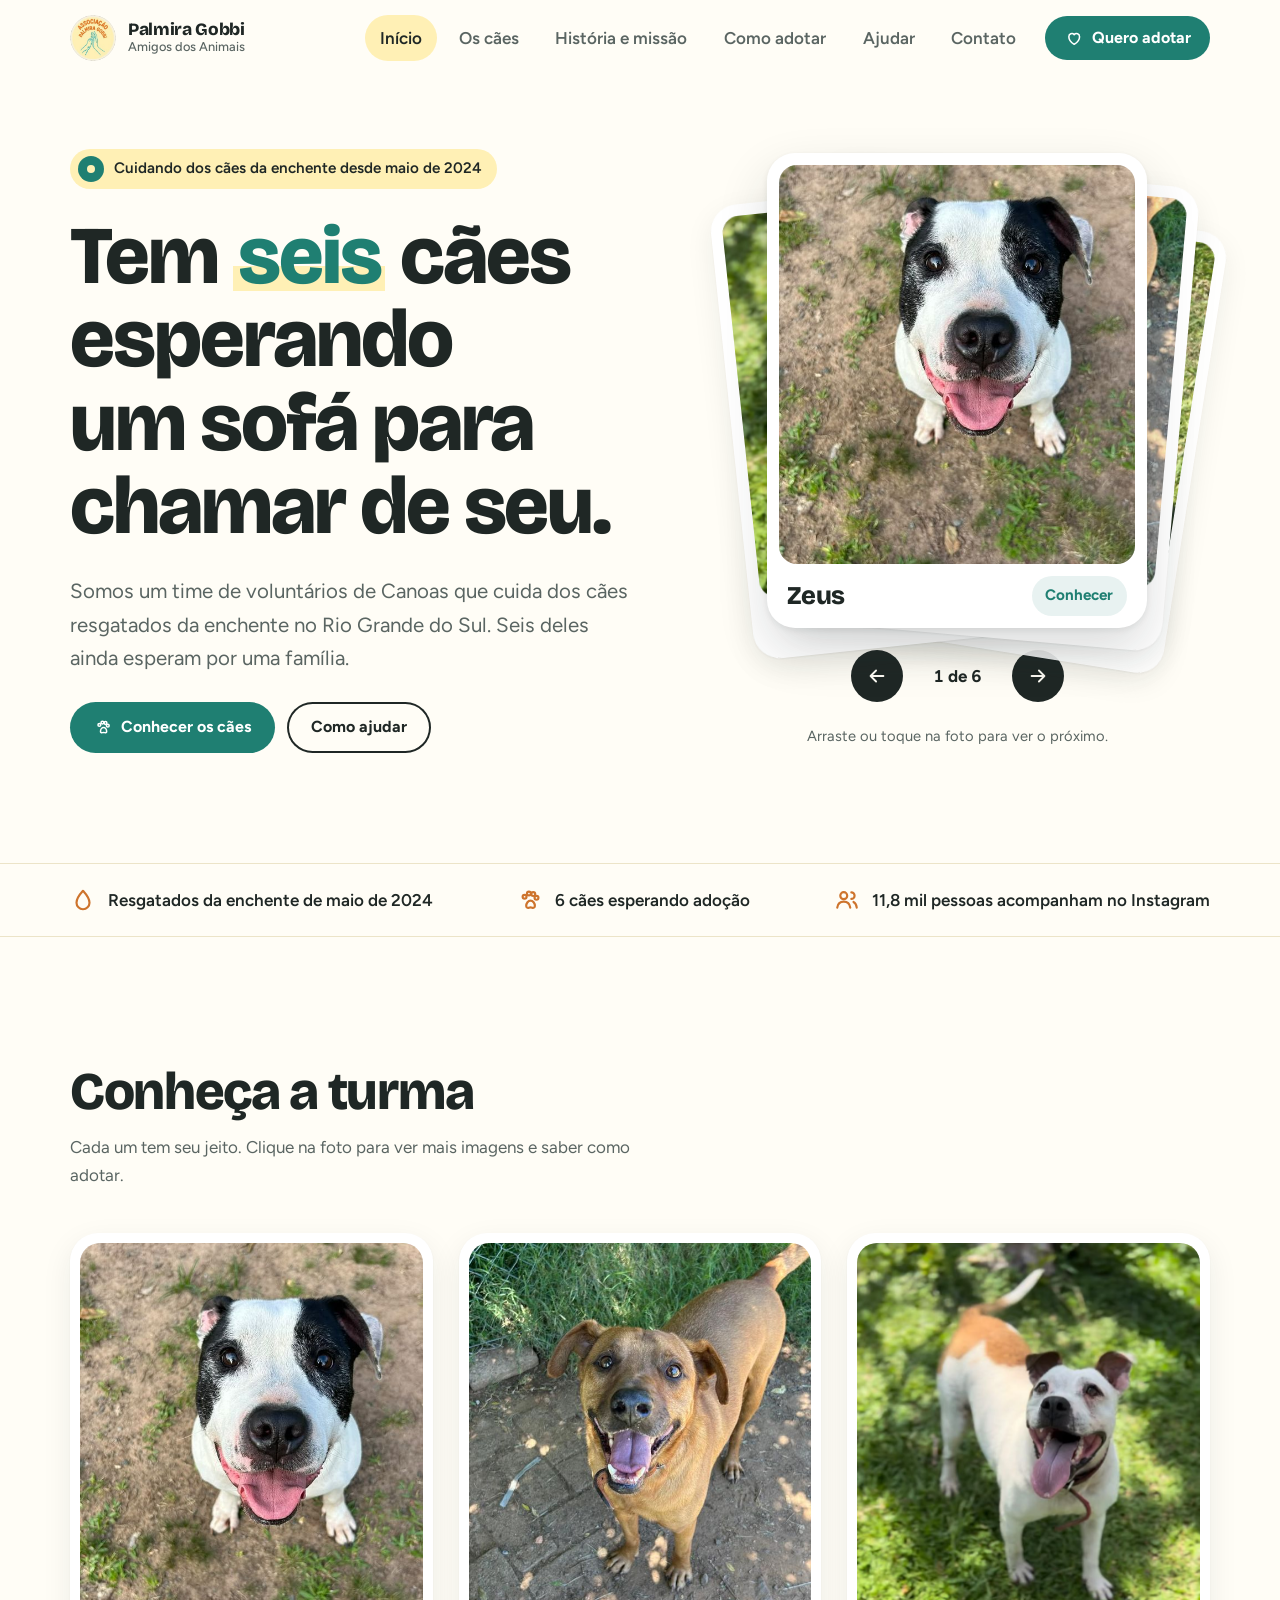
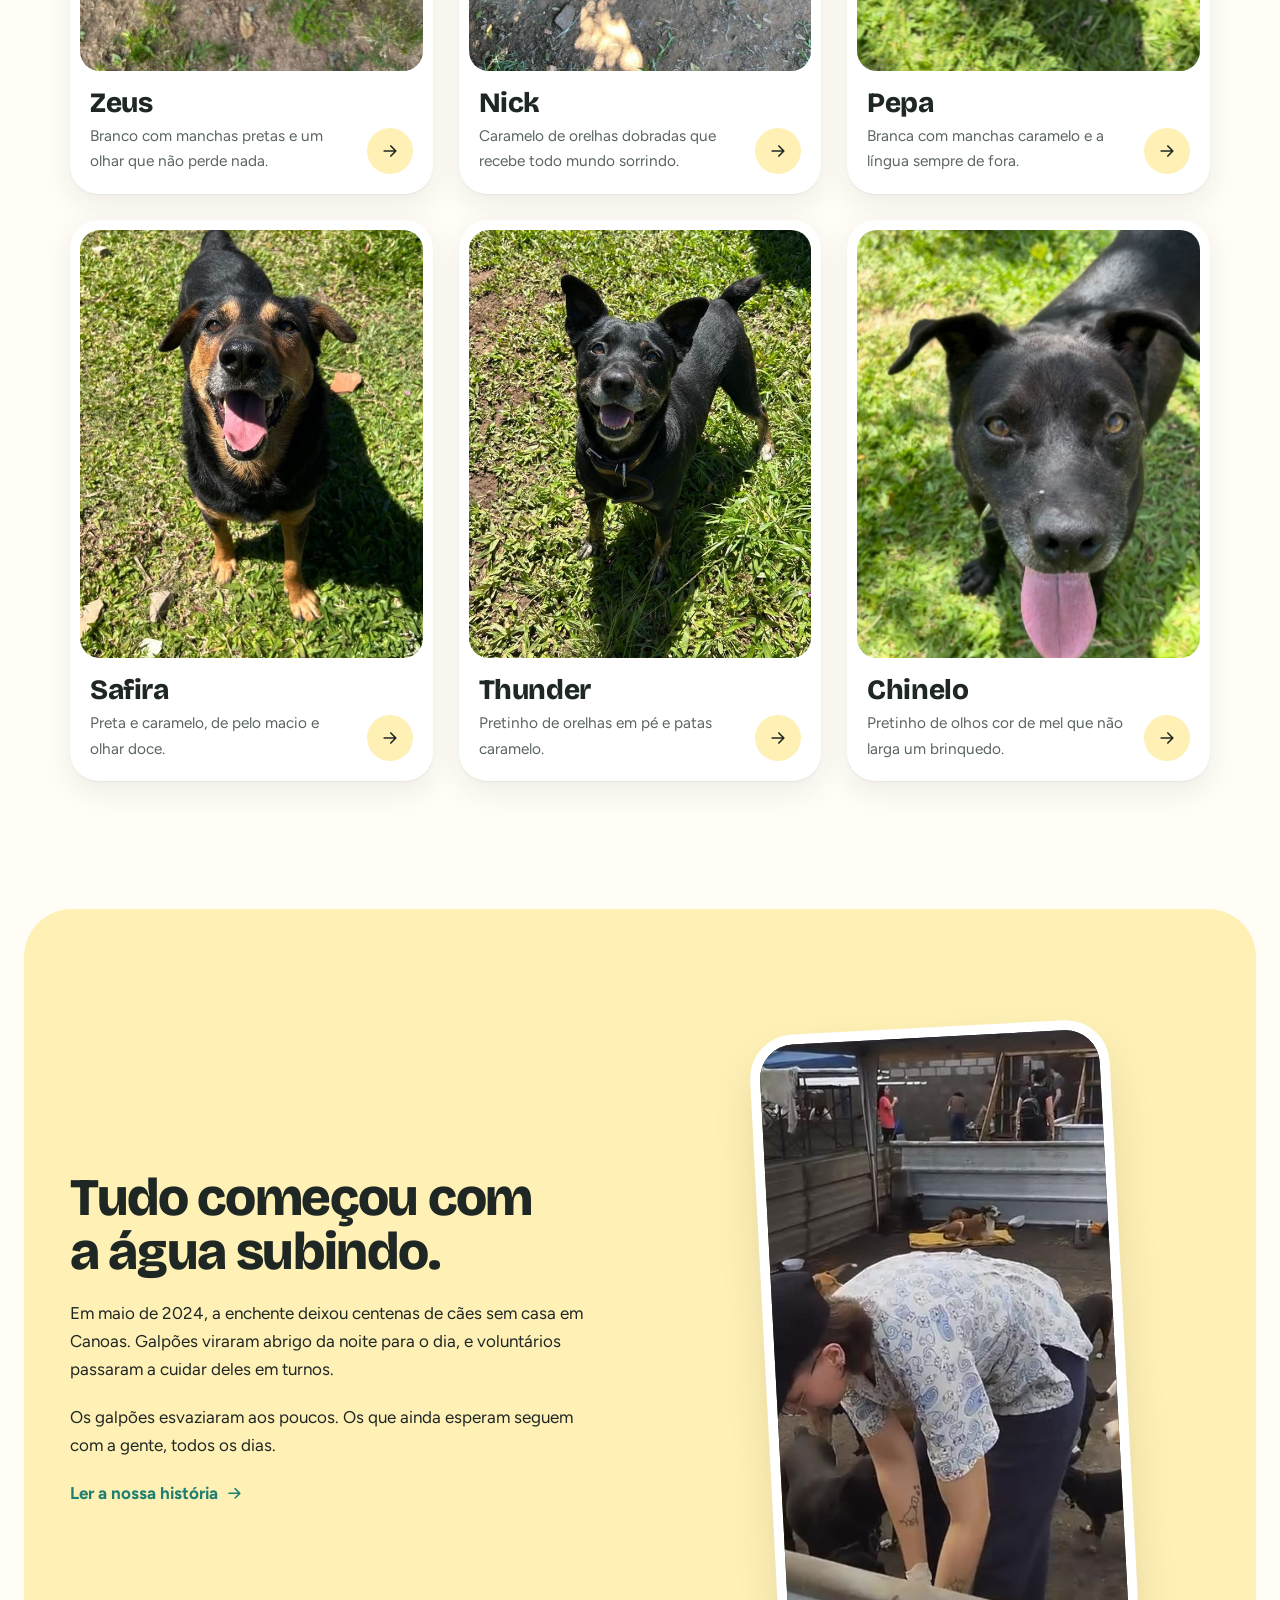
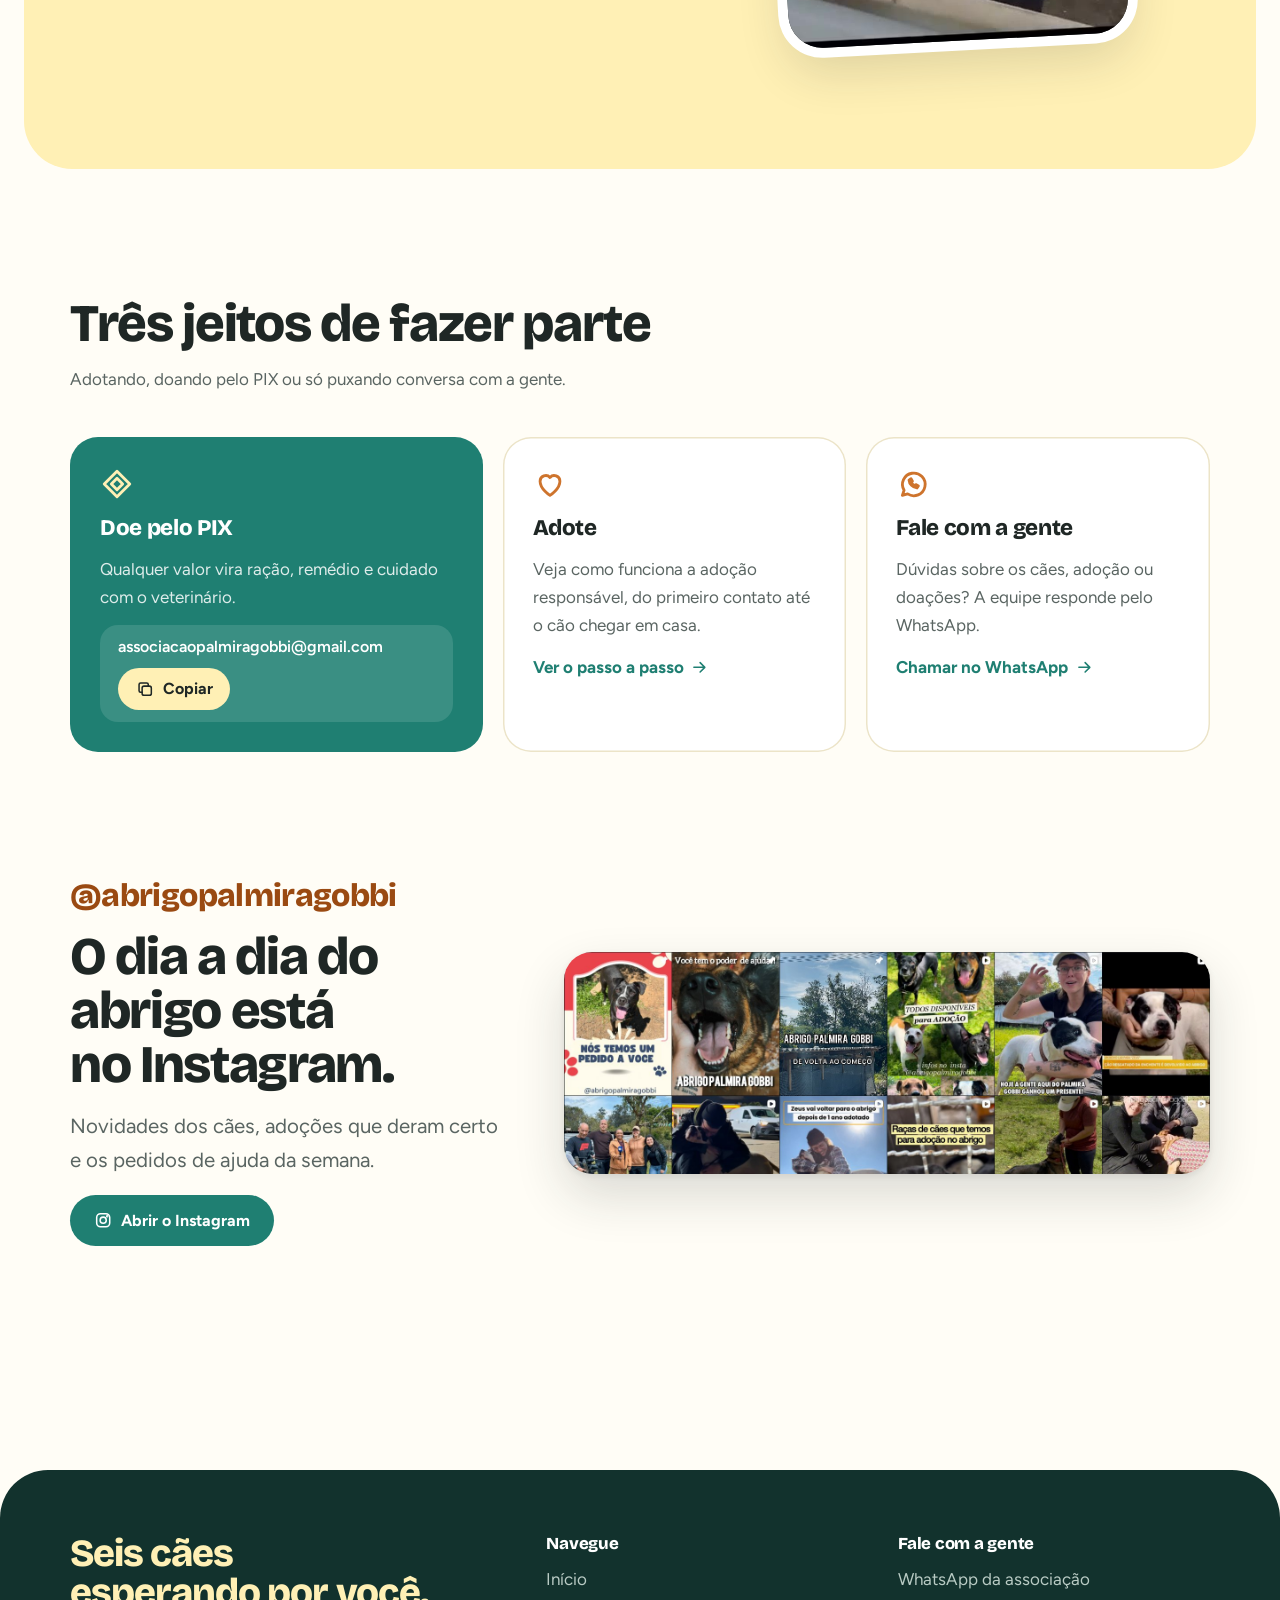
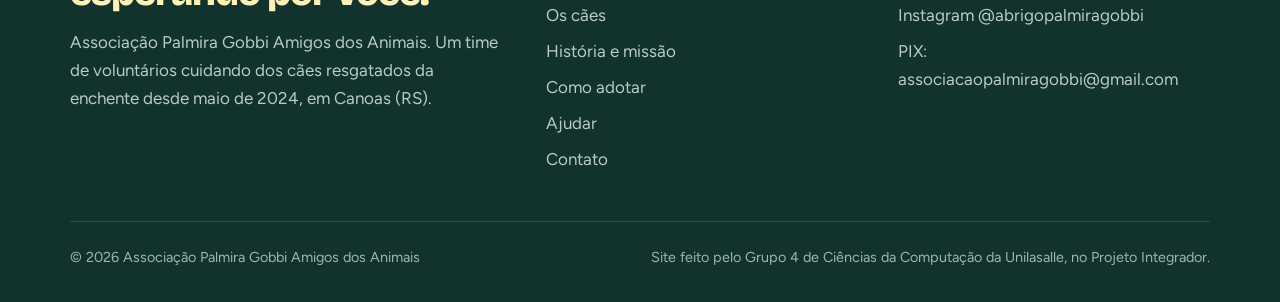
==== index.html @ 7f048b54 "Site da Associação Palmira Gobbi" ====
<!doctype html>
<html lang="pt-BR">
<head>
<meta charset="utf-8">
<meta name="viewport" content="width=device-width, initial-scale=1, viewport-fit=cover">
<title>Associação Palmira Gobbi | Cães para adoção em Canoas</title>
<meta name="description" content="Seis cães resgatados da enchente esperam por uma família em Canoas (RS). Conheça, adote ou ajude a Associação Palmira Gobbi.">
<meta name="theme-color" content="#fff0b5">
<meta property="og:title" content="Associação Palmira Gobbi | Cães para adoção em Canoas">
<meta property="og:description" content="Seis cães resgatados da enchente esperam por uma família em Canoas (RS). Conheça, adote ou ajude a Associação Palmira Gobbi.">
<meta property="og:image" content="assets/img/logo.png">
<link rel="icon" type="image/png" href="assets/img/favicon.png">
<link rel="preconnect" href="https://fonts.googleapis.com">
<link rel="preconnect" href="https://fonts.gstatic.com" crossorigin>
<link rel="stylesheet" href="https://fonts.googleapis.com/css2?family=Bricolage+Grotesque:opsz,wght@12..96,600;12..96,800&family=Figtree:wght@400;500;600;700&display=swap">
<link rel="stylesheet" href="assets/css/style.css">
</head>
<body>
<svg width="0" height="0" style="position:absolute" aria-hidden="true"><symbol id="i-arrow-right" viewBox="0 0 24 24" fill="none" stroke="currentColor" stroke-width="2" stroke-linecap="round" stroke-linejoin="round"><path d="M5 12h14M13 6l6 6-6 6"/></symbol><symbol id="i-arrow-left" viewBox="0 0 24 24" fill="none" stroke="currentColor" stroke-width="2" stroke-linecap="round" stroke-linejoin="round"><path d="M19 12H5M11 18l-6-6 6-6"/></symbol><symbol id="i-menu" viewBox="0 0 24 24" fill="none" stroke="currentColor" stroke-width="2" stroke-linecap="round" stroke-linejoin="round"><path d="M4 7h16M4 12h16M4 17h16"/></symbol><symbol id="i-heart" viewBox="0 0 24 24" fill="none" stroke="currentColor" stroke-width="2" stroke-linecap="round" stroke-linejoin="round"><path d="M12 20s-7-4.4-7-10a4 4 0 0 1 7-2.6A4 4 0 0 1 19 10c0 5.6-7 10-7 10z"/></symbol><symbol id="i-paw" viewBox="0 0 24 24" fill="none" stroke="currentColor" stroke-width="2" stroke-linecap="round" stroke-linejoin="round"><circle cx="7" cy="9" r="1.8"/><circle cx="11" cy="6" r="1.8"/><circle cx="15" cy="6.5" r="1.8"/><circle cx="18" cy="10" r="1.8"/><path d="M8.5 17.5c0-2.5 1.8-5 4-5s4 2.5 4 5c0 1.6-1.4 2-2.5 1.6-1-.4-2-.4-3 0-1.2.4-2.5 0-2.5-1.6z"/></symbol><symbol id="i-instagram" viewBox="0 0 24 24" fill="none" stroke="currentColor" stroke-width="2" stroke-linecap="round" stroke-linejoin="round"><rect x="3.5" y="3.5" width="17" height="17" rx="5"/><circle cx="12" cy="12" r="4"/><circle cx="17.2" cy="6.8" r=".6"/></symbol><symbol id="i-copy" viewBox="0 0 24 24" fill="none" stroke="currentColor" stroke-width="2" stroke-linecap="round" stroke-linejoin="round"><rect x="8" y="8" width="12" height="12" rx="2.5"/><path d="M16 8V6a2 2 0 0 0-2-2H6a2 2 0 0 0-2 2v8a2 2 0 0 0 2 2h2"/></symbol><symbol id="i-check" viewBox="0 0 24 24" fill="none" stroke="currentColor" stroke-width="2" stroke-linecap="round" stroke-linejoin="round"><path d="M5 12.5l4.5 4.5L19 7.5"/></symbol><symbol id="i-play" viewBox="0 0 24 24" fill="none" stroke="currentColor" stroke-width="2" stroke-linecap="round" stroke-linejoin="round"><path d="M7 4.5v15l12-7.5z"/></symbol><symbol id="i-info" viewBox="0 0 24 24" fill="none" stroke="currentColor" stroke-width="2" stroke-linecap="round" stroke-linejoin="round"><circle cx="12" cy="12" r="9"/><path d="M12 11v5M12 7.6v.4"/></symbol><symbol id="i-home" viewBox="0 0 24 24" fill="none" stroke="currentColor" stroke-width="2" stroke-linecap="round" stroke-linejoin="round"><path d="M4 11l8-6.5 8 6.5M6 9.5V19h12V9.5"/></symbol><symbol id="i-users" viewBox="0 0 24 24" fill="none" stroke="currentColor" stroke-width="2" stroke-linecap="round" stroke-linejoin="round"><circle cx="9" cy="8" r="3.2"/><path d="M3 19c.5-3.4 3-5.5 6-5.5s5.5 2.1 6 5.5"/><path d="M16 5a3 3 0 0 1 0 6M18 13.8c1.6.8 2.7 2.6 3 5.2"/></symbol><symbol id="i-share" viewBox="0 0 24 24" fill="none" stroke="currentColor" stroke-width="2" stroke-linecap="round" stroke-linejoin="round"><circle cx="18" cy="5.5" r="2.5"/><circle cx="6" cy="12" r="2.5"/><circle cx="18" cy="18.5" r="2.5"/><path d="M8.2 10.8l7.6-4.1M8.2 13.2l7.6 4.1"/></symbol><symbol id="i-message" viewBox="0 0 24 24" fill="none" stroke="currentColor" stroke-width="2" stroke-linecap="round" stroke-linejoin="round"><path d="M5 18.5V6.5A2 2 0 0 1 7 4.5h10a2 2 0 0 1 2 2v8a2 2 0 0 1-2 2H9z"/></symbol><symbol id="i-pix" viewBox="0 0 24 24" fill="none" stroke="currentColor" stroke-width="2" stroke-linecap="round" stroke-linejoin="round"><path d="M12 3l9 9-9 9-9-9z"/><path d="M8 12l4-4 4 4-4 4z"/></symbol><symbol id="i-drop" viewBox="0 0 24 24" fill="none" stroke="currentColor" stroke-width="2" stroke-linecap="round" stroke-linejoin="round"><path d="M12 3.5s6 6.6 6 11a6 6 0 0 1-12 0c0-4.4 6-11 6-11z"/></symbol><symbol id="i-whats" viewBox="0 0 24 24" fill="none" stroke="currentColor" stroke-width="2" stroke-linecap="round" stroke-linejoin="round"><path d="M4.5 20l1.2-3.6A8 8 0 1 1 8.2 19z"/><path d="M9.2 9.2c.2 2.8 2.6 5.2 5.6 5.6l1-1.4-1.8-1-1 .7a4 4 0 0 1-2.1-2.1l.7-1-1-1.8z"/></symbol><symbol id="i-qr" viewBox="0 0 24 24" fill="none" stroke="currentColor" stroke-width="2" stroke-linecap="round" stroke-linejoin="round"><rect x="4" y="4" width="6" height="6" rx="1"/><rect x="14" y="4" width="6" height="6" rx="1"/><rect x="4" y="14" width="6" height="6" rx="1"/><path d="M14 14h2v2h-2zM18 18h2v2h-2zM14 18h2M18 14h2"/></symbol><symbol id="i-hand" viewBox="0 0 24 24" fill="none" stroke="currentColor" stroke-width="2" stroke-linecap="round" stroke-linejoin="round"><path d="M8 13V6.5a1.5 1.5 0 0 1 3 0V12M11 11V5a1.5 1.5 0 0 1 3 0v6M14 11V6.5a1.5 1.5 0 0 1 3 0V14c0 4-2.5 6.5-6 6.5-2.6 0-4.2-1.4-5.4-3.6L4 14a1.5 1.5 0 0 1 2.5-1.6L8 14"/></symbol></svg>
<a class="skip" href="#conteudo">Pular para o conteúdo</a>
<header class="site-header">
  <div class="wrap">
    <a class="brand" href="index.html" aria-label="Associação Palmira Gobbi, página inicial">
      <img src="assets/img/logo.png" alt="" width="46" height="46">
      <span>Palmira Gobbi<small>Amigos dos Animais</small></span>
    </a>
    <button class="menu-btn" aria-expanded="false" aria-controls="menu" aria-label="Abrir menu"><svg aria-hidden="true"><use href="#i-menu"/></svg></button>
    <nav class="nav" id="menu" aria-label="Principal">
      <a href="index.html" aria-current="page">Início</a><a href="caes.html">Os cães</a><a href="historia.html">História e missão</a><a href="adotar.html">Como adotar</a><a href="ajudar.html">Ajudar</a><a href="contato.html">Contato</a>
      <a class="btn btn-primary" href="caes.html"><svg aria-hidden="true"><use href="#i-heart"/></svg>Quero adotar</a>
    </nav>
  </div>
</header>
<main id="conteudo">

<section class="hero">
  <div class="wrap">
    <div class="hero-text">
      <span class="tag"><i></i>Cuidando dos cães da enchente desde maio de 2024</span>
      <h1>Tem <span class="count">seis</span> cães esperando um sofá para chamar de seu.</h1>
      <p class="lead">Somos um time de voluntários de Canoas que cuida dos cães resgatados da enchente no Rio Grande do Sul. Seis deles ainda esperam por uma família.</p>
      <div class="actions">
        <a class="btn btn-primary" href="caes.html"><svg aria-hidden="true"><use href="#i-paw"/></svg>Conhecer os cães</a>
        <a class="btn btn-ghost" href="ajudar.html">Como ajudar</a>
      </div>
    </div>
    <div class="deck-wrap">
      <div class="deck" tabindex="0" role="region" aria-roledescription="carrossel" aria-label="Cães para adoção. Use as setas para passar.">
        <figure class="deck-card" data-pos="0">
  <img src="assets/img/caes/zeus-2.jpg" alt="Zeus" width="619" height="1100" fetchpriority="high">
  <figcaption><strong>Zeus</strong><a href="caes/zeus.html">Conhecer</a></figcaption>
</figure><figure class="deck-card" data-pos="1">
  <img src="assets/img/caes/nick-1.jpg" alt="Nick" width="619" height="1100" loading="lazy">
  <figcaption><strong>Nick</strong><a href="caes/nick.html">Conhecer</a></figcaption>
</figure><figure class="deck-card" data-pos="2">
  <img src="assets/img/caes/pepa-2.jpg" alt="Pepa" width="619" height="1100" loading="lazy">
  <figcaption><strong>Pepa</strong><a href="caes/pepa.html">Conhecer</a></figcaption>
</figure><figure class="deck-card" data-pos="3">
  <img src="assets/img/caes/safira-2.jpg" alt="Safira" width="619" height="1100" loading="lazy">
  <figcaption><strong>Safira</strong><a href="caes/safira.html">Conhecer</a></figcaption>
</figure><figure class="deck-card" data-pos="4">
  <img src="assets/img/caes/thunder-1.jpg" alt="Thunder" width="619" height="1100" loading="lazy">
  <figcaption><strong>Thunder</strong><a href="caes/thunder.html">Conhecer</a></figcaption>
</figure><figure class="deck-card" data-pos="5">
  <img src="assets/img/caes/chinelo-4.jpg" alt="Chinelo" width="619" height="1100" loading="lazy">
  <figcaption><strong>Chinelo</strong><a href="caes/chinelo.html">Conhecer</a></figcaption>
</figure>
      </div>
      <div class="deck-controls">
        <button class="deck-prev" aria-label="Cão anterior"><svg aria-hidden="true"><use href="#i-arrow-left"/></svg></button>
        <span class="deck-count" aria-live="polite">1 de 6</span>
        <button class="deck-next" aria-label="Próximo cão"><svg aria-hidden="true"><use href="#i-arrow-right"/></svg></button>
      </div>
      <p class="deck-hint">Arraste ou toque na foto para ver o próximo.</p>
    </div>
  </div>
</section>

<div class="facts"><div class="wrap"><ul>
  <li><svg aria-hidden="true"><use href="#i-drop"/></svg>Resgatados da enchente de maio de 2024</li>
  <li><svg aria-hidden="true"><use href="#i-paw"/></svg>6 cães esperando adoção</li>
  <li><svg aria-hidden="true"><use href="#i-users"/></svg>11,8 mil pessoas acompanham no Instagram</li>
</ul></div></div>

<section class="section">
  <div class="wrap">
    <div class="section-head">
      <h2>Conheça a turma</h2>
      <p>Cada um tem seu jeito. Clique na foto para ver mais imagens e saber como adotar.</p>
    </div>
    <div class="dog-grid"><a class="dog-card" href="caes/zeus.html">
  <div class="photo" style="view-transition-name:foto-zeus">
    <img src="assets/img/caes/zeus-2.jpg" alt="Zeus olhando para a câmera" loading="lazy" width="619" height="1100">
    <img src="assets/img/caes/zeus-3.jpg" alt="" loading="lazy" width="619" height="1100">
  </div>
  <div class="info">
    <div><h3>Zeus</h3><p>Branco com manchas pretas e um olhar que não perde nada.</p></div>
    <span class="go"><svg aria-hidden="true"><use href="#i-arrow-right"/></svg></span>
  </div>
</a><a class="dog-card" href="caes/nick.html">
  <div class="photo" style="view-transition-name:foto-nick">
    <img src="assets/img/caes/nick-1.jpg" alt="Nick olhando para a câmera" loading="lazy" width="619" height="1100">
    <img src="assets/img/caes/nick-2.jpg" alt="" loading="lazy" width="619" height="1100">
  </div>
  <div class="info">
    <div><h3>Nick</h3><p>Caramelo de orelhas dobradas que recebe todo mundo sorrindo.</p></div>
    <span class="go"><svg aria-hidden="true"><use href="#i-arrow-right"/></svg></span>
  </div>
</a><a class="dog-card" href="caes/pepa.html">
  <div class="photo" style="view-transition-name:foto-pepa">
    <img src="assets/img/caes/pepa-2.jpg" alt="Pepa olhando para a câmera" loading="lazy" width="619" height="1100">
    <img src="assets/img/caes/pepa-3.jpg" alt="" loading="lazy" width="619" height="1100">
  </div>
  <div class="info">
    <div><h3>Pepa</h3><p>Branca com manchas caramelo e a língua sempre de fora.</p></div>
    <span class="go"><svg aria-hidden="true"><use href="#i-arrow-right"/></svg></span>
  </div>
</a><a class="dog-card" href="caes/safira.html">
  <div class="photo" style="view-transition-name:foto-safira">
    <img src="assets/img/caes/safira-2.jpg" alt="Safira olhando para a câmera" loading="lazy" width="619" height="1100">
    <img src="assets/img/caes/safira-1.jpg" alt="" loading="lazy" width="619" height="1100">
  </div>
  <div class="info">
    <div><h3>Safira</h3><p>Preta e caramelo, de pelo macio e olhar doce.</p></div>
    <span class="go"><svg aria-hidden="true"><use href="#i-arrow-right"/></svg></span>
  </div>
</a><a class="dog-card" href="caes/thunder.html">
  <div class="photo" style="view-transition-name:foto-thunder">
    <img src="assets/img/caes/thunder-1.jpg" alt="Thunder olhando para a câmera" loading="lazy" width="619" height="1100">
    <img src="assets/img/caes/thunder-3.jpg" alt="" loading="lazy" width="619" height="1100">
  </div>
  <div class="info">
    <div><h3>Thunder</h3><p>Pretinho de orelhas em pé e patas caramelo.</p></div>
    <span class="go"><svg aria-hidden="true"><use href="#i-arrow-right"/></svg></span>
  </div>
</a><a class="dog-card" href="caes/chinelo.html">
  <div class="photo" style="view-transition-name:foto-chinelo">
    <img src="assets/img/caes/chinelo-4.jpg" alt="Chinelo olhando para a câmera" loading="lazy" width="619" height="1100">
    <img src="assets/img/caes/chinelo-3.jpg" alt="" loading="lazy" width="619" height="1100">
  </div>
  <div class="info">
    <div><h3>Chinelo</h3><p>Pretinho de olhos cor de mel que não larga um brinquedo.</p></div>
    <span class="go"><svg aria-hidden="true"><use href="#i-arrow-right"/></svg></span>
  </div>
</a></div>
  </div>
</section>

<section class="section band">
  <div class="wrap split">
    <div class="text">
      <h2>Tudo começou com a água subindo.</h2>
      <p>Em maio de 2024, a enchente deixou centenas de cães sem casa em Canoas. Galpões viraram abrigo da noite para o dia, e voluntários passaram a cuidar deles em turnos.</p>
      <p>Os galpões esvaziaram aos poucos. Os que ainda esperam seguem com a gente, todos os dias.</p>
      <a class="link-arrow" href="historia.html">Ler a nossa história <svg aria-hidden="true"><use href="#i-arrow-right"/></svg></a>
    </div>
    <div class="phone-video">
      <video src="assets/video/patio-voluntarios.mp4" poster="assets/video/patio-voluntarios.jpg" muted loop playsinline preload="none" data-autoplay aria-label="Voluntários cuidando dos cães no pátio do abrigo"></video>
    </div>
  </div>
</section>

<section class="section">
  <div class="wrap">
    <div class="section-head">
      <h2>Três jeitos de fazer parte</h2>
      <p>Adotando, doando pelo PIX ou só puxando conversa com a gente.</p>
    </div>
    <div class="help-grid">
      <article class="help is-main">
        <svg class="icon" aria-hidden="true"><use href="#i-pix"/></svg>
        <h3>Doe pelo PIX</h3>
        <p>Qualquer valor vira ração, remédio e cuidado com o veterinário.</p>
        <div class="pix"><code>associacaopalmiragobbi@gmail.com</code><button class="btn btn-butter" data-copy="associacaopalmiragobbi@gmail.com" data-copied="Chave PIX copiada"><svg aria-hidden="true"><use href="#i-copy"/></svg>Copiar</button></div>
      </article>
      <article class="help">
        <svg class="icon" aria-hidden="true"><use href="#i-heart"/></svg>
        <h3>Adote</h3>
        <p>Veja como funciona a adoção responsável, do primeiro contato até o cão chegar em casa.</p>
        <a class="link-arrow" href="adotar.html">Ver o passo a passo <svg aria-hidden="true"><use href="#i-arrow-right"/></svg></a>
      </article>
      <article class="help">
        <svg class="icon" aria-hidden="true"><use href="#i-whats"/></svg>
        <h3>Fale com a gente</h3>
        <p>Dúvidas sobre os cães, adoção ou doações? A equipe responde pelo WhatsApp.</p>
        <a class="link-arrow" href="https://ig.me/m/abrigopalmiragobbi" data-whats data-msg="Oi! Vim pelo site da Associação Palmira Gobbi e tenho uma dúvida." target="_blank" rel="noopener">Chamar no WhatsApp <svg aria-hidden="true"><use href="#i-arrow-right"/></svg></a>
      </article>
    </div>
  </div>
</section>

<section class="section" style="padding-top:0">
  <div class="wrap insta">
    <div class="text">
      <p class="handle">@abrigopalmiragobbi</p>
      <h2>O dia a dia do abrigo está no Instagram.</h2>
      <p class="lead">Novidades dos cães, adoções que deram certo e os pedidos de ajuda da semana.</p>
      <div class="actions"><a class="btn btn-primary" href="https://www.instagram.com/abrigopalmiragobbi/" target="_blank" rel="noopener"><svg aria-hidden="true"><use href="#i-instagram"/></svg>Abrir o Instagram</a></div>
    </div>
    <a class="insta-shot" href="https://www.instagram.com/abrigopalmiragobbi/" target="_blank" rel="noopener" aria-label="Posts recentes do Instagram da associação">
      <img src="assets/img/instagram-grid.jpg" alt="Posts recentes do perfil @abrigopalmiragobbi, com fotos dos cães e dos voluntários" loading="lazy" width="1456" height="501">
    </a>
  </div>
</section>

</main>
<footer class="site-footer">
  <div class="wrap">
    <div class="footer-top">
      <div style="display:grid;gap:16px;align-content:start">
        <h2>Seis cães esperando por você.</h2>
        <p>Associação Palmira Gobbi Amigos dos Animais. Um time de voluntários cuidando dos cães resgatados da enchente desde maio de 2024, em Canoas (RS).</p>
      </div>
      <div>
        <h3>Navegue</h3>
        <ul><li><a href="index.html">Início</a></li><li><a href="caes.html">Os cães</a></li><li><a href="historia.html">História e missão</a></li><li><a href="adotar.html">Como adotar</a></li><li><a href="ajudar.html">Ajudar</a></li><li><a href="contato.html">Contato</a></li></ul>
      </div>
      <div>
        <h3>Fale com a gente</h3>
        <ul>
          <li><a class="" href="https://ig.me/m/abrigopalmiragobbi" data-whats data-msg="Oi! Vim pelo site da Associação Palmira Gobbi." target="_blank" rel="noopener">WhatsApp da associação</a></li>
          <li><a href="https://www.instagram.com/abrigopalmiragobbi/" target="_blank" rel="noopener">Instagram @abrigopalmiragobbi</a></li>
          <li>PIX: associacaopalmiragobbi@gmail.com</li>
        </ul>
      </div>
    </div>
    <div class="footer-bottom">
      <span>© 2026 Associação Palmira Gobbi Amigos dos Animais</span>
      <span>Site feito pelo Grupo 4 de Ciências da Computação da Unilasalle, no Projeto Integrador.</span>
    </div>
  </div>
</footer>
<div class="toast" role="status" aria-live="polite"><svg aria-hidden="true"><use href="#i-check"/></svg><span></span></div>
<script src="assets/js/config.js"></script>
<script src="assets/js/main.js" defer></script>
</body>
</html>
---- assets/css/style.css ----
/* =========================================================
   Associação Palmira Gobbi — folha de estilo
   Paleta tirada do logo: manteiga, laranja do letreiro e o
   verde das mãos. Uma ideia forte por página; o resto quieto.
   ========================================================= */

@view-transition { navigation: auto; }

:root {
  --paper: #fffdf6;
  --butter: #fff0b5;
  --butter-deep: #f7e08a;
  --orange: #ce742d;      /* decoração, nunca texto pequeno */
  --orange-ink: #9a4a12;  /* laranja legível para texto */
  --green: #1f7f72;       /* ações */
  --green-dark: #17665b;
  --night: #12322d;       /* rodapé */
  --ink: #1f2725;
  --muted: #5a6562;
  --line: #ece4c8;
  --white: #ffffff;

  --font-display: "Bricolage Grotesque", "Segoe UI", system-ui, sans-serif;
  --font-body: "Figtree", "Segoe UI", system-ui, -apple-system, sans-serif;

  --r-lg: 28px;
  --r-md: 18px;
  --r-sm: 12px;
  --shadow: 0 1px 2px rgb(31 39 37 / .06), 0 10px 30px rgb(31 39 37 / .08);
  --shadow-lift: 0 2px 6px rgb(31 39 37 / .08), 0 22px 50px rgb(31 39 37 / .16);
  --ease: cubic-bezier(.22, 1, .36, 1);
  --wrap: 1180px;
}

*, *::before, *::after { box-sizing: border-box; }
html { scroll-behavior: smooth; -webkit-text-size-adjust: 100%; }
body {
  margin: 0;
  background: var(--paper);
  color: var(--ink);
  font: 400 1.0625rem/1.65 var(--font-body);
  -webkit-font-smoothing: antialiased;
  overflow-x: hidden;
}
img, video { max-width: 100%; height: auto; display: block; }
a { color: inherit; }
p { margin: 0; }
h1, h2, h3 {
  font-family: var(--font-display);
  font-weight: 800;
  line-height: 1.02;
  letter-spacing: -.025em;
  margin: 0;
  text-wrap: balance;
}
h1 { font-size: clamp(2.6rem, 6.4vw, 5.2rem); }
h2 { font-size: clamp(2rem, 4.2vw, 3.3rem); }
h3 { font-size: 1.4rem; letter-spacing: -.015em; line-height: 1.15; }
.lead { font-size: clamp(1.1rem, 1.6vw, 1.3rem); color: var(--muted); max-width: 52ch; }
.wrap { max-width: var(--wrap); margin-inline: auto; padding-inline: 20px; }
.section { padding-block: clamp(72px, 10vw, 128px); }
.section-head { display: grid; gap: 14px; margin-bottom: 44px; max-width: 720px; }
.section-head p { color: var(--muted); max-width: 56ch; }
.sr-only { position: absolute; width: 1px; height: 1px; overflow: hidden; clip: rect(0 0 0 0); white-space: nowrap; }
:focus-visible { outline: 3px solid var(--orange); outline-offset: 3px; border-radius: 10px; }

.skip {
  position: absolute; left: 12px; top: -60px; z-index: 100;
  background: var(--ink); color: var(--white); padding: 10px 16px; border-radius: 10px; text-decoration: none;
}
.skip:focus { top: 12px; }

/* ---------- Botões ---------- */
.btn {
  display: inline-flex; align-items: center; justify-content: center; gap: .55em;
  font: 700 1rem/1 var(--font-body);
  padding: 1em 1.5em; border-radius: 999px; border: 0; cursor: pointer;
  text-decoration: none; white-space: nowrap;
  transition: transform .18s var(--ease), background-color .2s ease, box-shadow .2s ease, color .2s ease;
}
.btn:active { transform: scale(.97); }
.btn svg { width: 1.15em; height: 1.15em; flex: none; }
.btn-primary { background: var(--green); color: var(--white); }
.btn-ghost { background: transparent; color: var(--ink); box-shadow: inset 0 0 0 2px var(--ink); }
.btn-butter { background: var(--butter); color: var(--ink); }
@media (hover: hover) {
  .btn-primary:hover { background: var(--green-dark); box-shadow: 0 10px 24px rgb(31 127 114 / .28); }
  .btn-ghost:hover { background: var(--ink); color: var(--paper); }
  .btn-butter:hover { background: var(--butter-deep); }
}
.actions { display: flex; flex-wrap: wrap; gap: 12px; }

.link-arrow { font-weight: 700; color: var(--green); text-decoration: none; display: inline-flex; gap: .4em; align-items: center; }
.link-arrow svg { width: 1.1em; height: 1.1em; transition: transform .2s var(--ease); }
.link-arrow:hover svg { transform: translateX(4px); }

/* ---------- Cabeçalho ---------- */
.site-header {
  position: sticky; top: 0; z-index: 50;
  background: color-mix(in srgb, var(--paper) 88%, transparent);
  backdrop-filter: blur(14px); -webkit-backdrop-filter: blur(14px);
  border-bottom: 1px solid transparent;
  transition: border-color .3s ease;
  view-transition-name: header;
}
.site-header.is-scrolled { border-bottom-color: var(--line); }
.site-header .wrap { height: 76px; display: flex; align-items: center; justify-content: space-between; gap: 20px; }
.brand { display: flex; align-items: center; gap: 12px; text-decoration: none; }
.brand img { width: 46px; height: 46px; border-radius: 50%; transition: transform .5s var(--ease); }
.brand:hover img { transform: rotate(-14deg); }
.brand span { font: 800 1.08rem/1.05 var(--font-display); letter-spacing: -.02em; }
.brand small { display: block; font: 500 .8rem/1.2 var(--font-body); color: var(--muted); letter-spacing: 0; }

.nav { display: flex; align-items: center; gap: 6px; }
.nav a:not(.btn) {
  text-decoration: none; font-weight: 600; color: var(--muted);
  padding: .55em .9em; border-radius: 999px; transition: color .2s ease, background-color .2s ease;
}
.nav a:not(.btn):hover { color: var(--ink); background: var(--butter); }
.nav a[aria-current="page"] { color: var(--ink); background: var(--butter); }
.nav .btn { margin-left: 8px; padding: .8em 1.2em; }
.menu-btn {
  display: none; width: 46px; height: 46px; border-radius: 50%; border: 0;
  background: var(--butter); color: var(--ink); cursor: pointer; place-items: center;
}
.menu-btn svg { width: 22px; height: 22px; }

@media (max-width: 1180px) {
  .menu-btn { display: grid; }
  .nav {
    position: fixed; inset: 76px 0 auto 0; flex-direction: column; align-items: stretch; gap: 4px;
    background: var(--paper); padding: 16px 20px 28px; border-bottom: 1px solid var(--line);
    box-shadow: 0 20px 40px rgb(31 39 37 / .1);
    transform: translateY(-12px); opacity: 0; visibility: hidden;
    transition: opacity .25s ease, transform .3s var(--ease), visibility 0s linear .3s;
  }
  .nav.is-open { transform: none; opacity: 1; visibility: visible; transition-delay: 0s; }
  .nav a:not(.btn) { font-size: 1.15rem; padding: .8em 1em; }
  .nav .btn { margin: 10px 0 0; }
}

/* ---------- Hero da página inicial ---------- */
.hero { overflow-x: clip; padding-block: clamp(36px, 6vw, 72px) clamp(64px, 9vw, 110px); }
.hero .wrap { display: grid; grid-template-columns: 1.05fr .95fr; gap: clamp(32px, 6vw, 80px); align-items: center; }
.hero-text { display: grid; gap: 26px; }
.hero-text .tag {
  justify-self: start; display: inline-flex; align-items: center; gap: 10px;
  background: var(--butter); border-radius: 999px; padding: .45em 1em .45em .5em; font-weight: 600; font-size: .95rem;
}
.hero-text .tag i { width: 26px; height: 26px; border-radius: 50%; background: var(--green); display: grid; place-items: center; }
.hero-text .tag i::after { content: ""; width: 8px; height: 8px; border-radius: 50%; background: var(--butter); animation: pulse 2.2s ease-in-out infinite; }
@keyframes pulse { 50% { transform: scale(1.6); opacity: .5; } }
.hero h1 .count {
  display: inline-block; color: var(--green);
  background: linear-gradient(transparent 62%, var(--butter) 62% 92%, transparent 92%);
  padding-inline: .06em;
}
@media (max-width: 860px) {
  .hero .wrap { grid-template-columns: 1fr; }
}

/* ---------- Baralho de cães (assinatura do site) ---------- */
.deck-wrap { display: grid; justify-items: center; gap: 22px; }
.deck {
  position: relative; width: min(calc(100% - 56px), 380px); aspect-ratio: 4 / 5;
  perspective: 1200px; touch-action: pan-y; user-select: none;
}
.deck-card {
  position: absolute; inset: 0; margin: 0;
  background: var(--white); border-radius: var(--r-lg); padding: 12px 12px 0;
  box-shadow: var(--shadow);
  transform-origin: 50% 110%;
  transition: transform .7s var(--ease), opacity .5s ease, box-shadow .3s ease;
  will-change: transform;
  cursor: grab;
}
.deck-card img { width: 100%; height: calc(100% - 64px); object-fit: cover; border-radius: calc(var(--r-lg) - 10px); pointer-events: none; }
.deck-card figcaption { height: 64px; display: flex; align-items: center; justify-content: space-between; padding-inline: 8px; }
.deck-card figcaption strong { font: 800 1.6rem/1 var(--font-display); letter-spacing: -.02em; }
.deck-card figcaption a {
  font-weight: 700; font-size: .95rem; text-decoration: none; color: var(--green);
  background: color-mix(in srgb, var(--green) 10%, transparent); padding: .5em .9em; border-radius: 999px;
}
.deck-card[data-pos="0"] { z-index: 6; box-shadow: var(--shadow-lift); }
.deck-card[data-pos="1"] { z-index: 5; transform: rotate(5deg) translate(14px, 6px) scale(.98); }
.deck-card[data-pos="2"] { z-index: 4; transform: rotate(-6deg) translate(-16px, 10px) scale(.96); }
.deck-card[data-pos="3"] { z-index: 3; transform: rotate(9deg) translate(22px, 14px) scale(.94); opacity: .9; }
.deck-card[data-pos="4"], .deck-card[data-pos="5"] { z-index: 2; transform: rotate(-2deg) translate(0, 16px) scale(.92); opacity: 0; }
.deck-card.is-leaving { transform: translate(130%, -8%) rotate(24deg) !important; opacity: 0; transition-duration: .55s; }
.deck-card.is-leaving.to-left { transform: translate(-130%, -8%) rotate(-24deg) !important; }
.deck.is-intro .deck-card { transform: translateY(40px) rotate(0) scale(.9); opacity: 0; }
.deck-card[data-pos="0"] figcaption a { pointer-events: auto; }
.deck-card:not([data-pos="0"]) figcaption { opacity: 0; }
.deck-card figcaption { transition: opacity .3s ease; }

.deck-controls { display: flex; align-items: center; gap: 16px; }
.deck-controls button {
  width: 52px; height: 52px; border-radius: 50%; border: 0; cursor: pointer;
  background: var(--ink); color: var(--paper); display: grid; place-items: center;
  transition: transform .18s var(--ease), background-color .2s ease;
}
.deck-controls button:hover { background: var(--green); }
.deck-controls button:active { transform: scale(.92); }
.deck-controls button svg { width: 22px; height: 22px; }
.deck-count { font-weight: 700; min-width: 7ch; text-align: center; font-variant-numeric: tabular-nums; }
.deck-hint { color: var(--muted); font-size: .92rem; }

/* ---------- Faixa de fatos ---------- */
.facts { border-block: 1px solid var(--line); }
.facts ul { list-style: none; margin: 0; padding: 22px 0; display: flex; flex-wrap: wrap; gap: 14px 40px; justify-content: space-between; }
.facts li { display: flex; align-items: center; gap: 12px; font-weight: 600; }
.facts li svg { width: 26px; height: 26px; color: var(--orange); flex: none; }

/* ---------- Cards de cães ---------- */
.dog-grid { display: grid; grid-template-columns: repeat(3, 1fr); gap: 26px; }
@media (max-width: 900px) { .dog-grid { grid-template-columns: repeat(2, 1fr); gap: 18px; } }
@media (max-width: 520px) { .dog-grid { grid-template-columns: 1fr; } }
.dog-card {
  position: relative; display: grid; text-decoration: none;
  background: var(--white); border-radius: var(--r-lg); padding: 10px; box-shadow: var(--shadow);
  transition: transform .35s var(--ease), box-shadow .35s ease;
}
.dog-card .photo { position: relative; aspect-ratio: 4 / 5; border-radius: calc(var(--r-lg) - 8px); overflow: hidden; }
.dog-card .photo img { width: 100%; height: 100%; object-fit: cover; transition: opacity .45s ease, transform .6s var(--ease); }
.dog-card .photo img + img { position: absolute; inset: 0; opacity: 0; }
.dog-card .info { display: flex; align-items: end; justify-content: space-between; gap: 12px; padding: 16px 10px 10px; }
.dog-card h3 { font-size: 1.75rem; }
.dog-card .info p { color: var(--muted); font-size: .96rem; margin-top: 4px; }
.dog-card .go {
  width: 46px; height: 46px; border-radius: 50%; flex: none; display: grid; place-items: center;
  background: var(--butter); transition: background-color .25s ease, transform .35s var(--ease);
}
.dog-card .go svg { width: 20px; height: 20px; }
@media (hover: hover) {
  .dog-card:hover { transform: translateY(-6px) rotate(-.6deg); box-shadow: var(--shadow-lift); }
  .dog-card:nth-child(even):hover { transform: translateY(-6px) rotate(.6deg); }
  .dog-card:hover .photo img + img { opacity: 1; }
  .dog-card:hover .photo img { transform: scale(1.03); }
  .dog-card:hover .go { background: var(--green); color: var(--white); transform: rotate(-45deg); }
}

/* ---------- Faixa manteiga (história) ---------- */
.band { overflow: clip; background: var(--butter); border-radius: clamp(28px, 4vw, 48px); margin-inline: clamp(8px, 2vw, 24px); }
.split { display: grid; grid-template-columns: 1fr 1fr; gap: clamp(32px, 6vw, 80px); align-items: center; }
.split .text { display: grid; gap: 20px; }
.split .text p { max-width: 50ch; }
@media (max-width: 860px) { .split { grid-template-columns: 1fr; } }
.phone-video {
  position: relative; justify-self: center; width: min(100%, 340px);
  border-radius: 34px; overflow: hidden; background: var(--ink);
  box-shadow: 0 0 0 10px var(--white), var(--shadow-lift);
  rotate: -3deg;
}
.phone-video video { width: 100%; aspect-ratio: 9 / 16; object-fit: cover; transform: scale(1.08); }

/* ---------- Formas de ajudar ---------- */
.help-grid { display: grid; grid-template-columns: 1.2fr 1fr 1fr; gap: 20px; }
@media (max-width: 900px) { .help-grid { grid-template-columns: 1fr; } }
.help {
  border-radius: var(--r-lg); padding: 30px; display: grid; gap: 14px; align-content: start;
  background: var(--white); box-shadow: inset 0 0 0 1.5px var(--line);
}
.help svg.icon { width: 34px; height: 34px; color: var(--orange); }
.help p { color: var(--muted); }
.help.is-main { background: var(--green); color: var(--white); box-shadow: none; }
.help.is-main p { color: rgb(255 255 255 / .85); }
.help.is-main svg.icon { color: var(--butter); }

.pix {
  display: flex; align-items: center; justify-content: space-between; gap: 10px; flex-wrap: wrap;
  background: rgb(255 255 255 / .12); border-radius: var(--r-md); padding: 12px 12px 12px 18px;
}
.pix code { font: 600 1rem/1.3 var(--font-body); word-break: break-all; }
.pix .btn { padding: .75em 1.1em; }
.help:not(.is-main) .pix { background: var(--butter); }

/* ---------- Instagram ---------- */
.insta {
  display: grid; grid-template-columns: .8fr 1.2fr; gap: clamp(28px, 5vw, 64px); align-items: center;
}
@media (max-width: 860px) { .insta { grid-template-columns: 1fr; } }
.insta-shot {
  display: block; border-radius: var(--r-lg); overflow: hidden; box-shadow: var(--shadow-lift);
  transition: transform .4s var(--ease);
}
.insta-shot:hover { transform: rotate(-1deg) scale(1.01); }
.insta .text { display: grid; gap: 18px; }
.handle { font: 800 clamp(1.4rem, 2.6vw, 2rem)/1 var(--font-display); color: var(--orange-ink); letter-spacing: -.02em; }

/* ---------- Cabeçalho de páginas internas ---------- */
.page-hero { padding-block: clamp(40px, 7vw, 88px) clamp(28px, 4vw, 48px); }
.page-hero .wrap { display: grid; gap: 22px; }
.crumb { color: var(--muted); font-weight: 600; text-decoration: none; display: inline-flex; gap: .4em; align-items: center; justify-self: start; }
.crumb svg { width: 1.1em; height: 1.1em; }
.crumb:hover { color: var(--ink); }

/* ---------- Página de um cão ---------- */
.dog-page { display: grid; grid-template-columns: 1.05fr .95fr; gap: clamp(28px, 5vw, 72px); align-items: start; padding-bottom: clamp(72px, 9vw, 120px); }
@media (max-width: 880px) { .dog-page { grid-template-columns: 1fr; } }
.gallery { display: grid; gap: 14px; position: sticky; top: 96px; }
@media (max-width: 880px) { .gallery { position: static; } }
.gallery-main { border-radius: var(--r-lg); overflow: hidden; aspect-ratio: 4 / 5; background: var(--butter); }
.gallery-main img { width: 100%; height: 100%; object-fit: cover; animation: photo-in .5s var(--ease); }
@keyframes photo-in { from { opacity: .3; transform: scale(1.03); } }
.thumbs { display: flex; gap: 10px; flex-wrap: wrap; }
.thumbs button {
  width: 78px; height: 78px; padding: 0; border: 0; border-radius: var(--r-sm); overflow: hidden; cursor: pointer;
  opacity: .55; transition: opacity .2s ease, transform .2s var(--ease); background: none;
  box-shadow: 0 0 0 3px transparent;
}
.thumbs button img { width: 100%; height: 100%; object-fit: cover; }
.thumbs button:hover { opacity: .9; }
.thumbs button[aria-pressed="true"] { opacity: 1; box-shadow: 0 0 0 3px var(--green); }

.dog-info { display: grid; gap: 26px; }
.dog-info h1 { font-size: clamp(3.2rem, 8vw, 6rem); }
.dog-info .story { font-size: 1.15rem; max-width: 48ch; }
.chips { display: flex; flex-wrap: wrap; gap: 8px; list-style: none; padding: 0; margin: 0; }
.chips li { background: var(--butter); border-radius: 999px; padding: .45em 1em; font-weight: 600; font-size: .95rem; }
.note {
  display: flex; gap: 14px; align-items: flex-start; padding: 18px 20px; border-radius: var(--r-md);
  background: var(--white); box-shadow: inset 0 0 0 1.5px var(--line); color: var(--muted);
}
.note svg { width: 24px; height: 24px; color: var(--orange); flex: none; margin-top: 2px; }
.message-box { display: grid; gap: 12px; padding: 22px; border-radius: var(--r-lg); background: var(--green); color: var(--white); }
.message-box p { color: rgb(255 255 255 / .85); }
.message-box blockquote {
  margin: 0; padding: 14px 16px; border-radius: var(--r-sm); background: rgb(255 255 255 / .12);
  font-style: normal; font-weight: 600;
}
.dog-nav { display: flex; justify-content: space-between; gap: 12px; padding-top: 10px; border-top: 1px solid var(--line); }

/* ---------- Linha do tempo ---------- */
.timeline { position: relative; display: grid; gap: clamp(56px, 8vw, 96px); padding-left: 44px; }
.timeline::before {
  content: ""; position: absolute; left: 11px; top: 8px; bottom: 8px; width: 3px; border-radius: 3px;
  background: var(--line);
}
.timeline::after {
  content: ""; position: absolute; left: 11px; top: 8px; width: 3px; height: calc(100% - 16px); border-radius: 3px;
  background: var(--orange); transform-origin: top; transform: scaleY(1);
}
@supports (animation-timeline: view()) {
  @media (prefers-reduced-motion: no-preference) {
    .timeline::after { animation: grow linear both; animation-timeline: view(); animation-range: entry 20% exit 60%; }
    @keyframes grow { from { transform: scaleY(0); } to { transform: scaleY(1); } }
  }
}
.moment { position: relative; display: grid; grid-template-columns: 1fr 1fr; gap: clamp(24px, 5vw, 64px); align-items: start; }
.moment::before {
  content: ""; position: absolute; left: -44px; top: 6px; width: 25px; height: 25px; border-radius: 50%;
  background: var(--paper); border: 3px solid var(--orange);
}
.moment .text { display: grid; gap: 14px; align-content: start; }
.moment time { font-weight: 700; color: var(--orange-ink); }
.moment .text p { max-width: 48ch; }
.moment .media { display: flex; gap: 16px; flex-wrap: wrap; }
@media (max-width: 860px) { .moment { grid-template-columns: 1fr; } }

.clip {
  position: relative; width: min(100%, 230px); aspect-ratio: 9 / 16; border-radius: var(--r-md); overflow: hidden;
  background: var(--ink); box-shadow: var(--shadow); flex: 1 1 180px;
}
.clip video, .clip img { width: 100%; height: 100%; object-fit: cover; }
.clip button {
  position: absolute; inset: 0; border: 0; background: linear-gradient(to top, rgb(18 50 45 / .7), transparent 55%);
  color: var(--white); cursor: pointer; display: flex; align-items: flex-end; justify-content: space-between;
  padding: 14px; font: 600 .92rem/1.25 var(--font-body); text-align: left; gap: 10px;
  transition: opacity .25s ease;
}
.clip button i {
  width: 44px; height: 44px; border-radius: 50%; background: var(--butter); color: var(--ink);
  display: grid; place-items: center; flex: none; transition: transform .25s var(--ease);
}
.clip button i svg { width: 18px; height: 18px; margin-left: 2px; }
.clip button:hover i { transform: scale(1.1); }
.clip.is-playing button { opacity: 0; pointer-events: none; }
.photo-card { border-radius: var(--r-md); overflow: hidden; box-shadow: var(--shadow); width: min(100%, 340px); }

/* ---------- Missão, visão e valores ---------- */
.mvv { display: grid; grid-template-columns: repeat(3, 1fr); gap: 20px; }
@media (max-width: 860px) { .mvv { grid-template-columns: 1fr; } }
.mvv article { background: var(--white); border-radius: var(--r-lg); padding: 30px; display: grid; gap: 12px; align-content: start; }
.mvv p { color: var(--muted); }
.values { display: flex; flex-wrap: wrap; gap: 8px; list-style: none; margin: 4px 0 0; padding: 0; }
.values li { background: var(--butter); border-radius: 999px; padding: .35em .85em; font-weight: 600; font-size: .92rem; }

/* ---------- Passos de adoção ---------- */
.steps { list-style: none; margin: 0; padding: 0; display: grid; grid-template-columns: repeat(4, 1fr); gap: 20px; counter-reset: s; }
@media (max-width: 980px) { .steps { grid-template-columns: repeat(2, 1fr); } }
@media (max-width: 560px) { .steps { grid-template-columns: 1fr; } }
.steps li { counter-increment: s; background: var(--white); border-radius: var(--r-lg); padding: 28px; display: grid; gap: 12px; align-content: start; box-shadow: inset 0 0 0 1.5px var(--line); }
.steps li::before {
  content: counter(s); width: 48px; height: 48px; border-radius: 50%; display: grid; place-items: center;
  background: var(--butter); font: 800 1.35rem/1 var(--font-display);
}
.steps p { color: var(--muted); }

.checklist { list-style: none; margin: 0; padding: 0; display: grid; gap: 4px; }
.checklist li { display: flex; gap: 14px; align-items: flex-start; padding: 16px 0; border-bottom: 1px solid color-mix(in srgb, var(--ink) 12%, transparent); }
.checklist li:last-child { border-bottom: 0; }
.checklist svg { width: 24px; height: 24px; color: var(--green); flex: none; margin-top: 2px; }

.quote-card {
  background: var(--white); border-radius: var(--r-lg); padding: clamp(24px, 4vw, 40px); display: grid; gap: 18px; box-shadow: var(--shadow);
}
.quote-card img { border-radius: var(--r-md); width: 100%; aspect-ratio: 1; object-fit: cover; }
.quote-card .big { font: 800 clamp(1.5rem, 2.6vw, 2.1rem)/1.15 var(--font-display); letter-spacing: -.02em; }

/* ---------- Chamada final ---------- */
.cta { text-align: center; display: grid; justify-items: center; gap: 22px; }
.cta .faces { display: flex; }
.cta .faces img { width: 64px; height: 64px; border-radius: 50%; object-fit: cover; border: 4px solid var(--paper); margin-left: -14px; transition: transform .3s var(--ease); }
.cta .faces img:first-child { margin-left: 0; }
.cta .faces img:hover { transform: translateY(-6px); }

/* ---------- Rodapé ---------- */
.site-footer { background: var(--night); color: #e6efe9; margin-top: clamp(48px, 8vw, 96px); border-radius: clamp(28px, 4vw, 48px) clamp(28px, 4vw, 48px) 0 0; }
.site-footer .wrap { padding-block: 64px 32px; display: grid; gap: 48px; }
.footer-top { display: grid; grid-template-columns: 1.4fr 1fr 1fr; gap: 40px; }
@media (max-width: 860px) { .footer-top { grid-template-columns: 1fr; } }
.footer-top h2 { font-size: clamp(1.8rem, 3vw, 2.4rem); color: var(--butter); }
.footer-top h3 { font-size: 1.05rem; margin-bottom: 12px; color: var(--white); }
.footer-top p, .footer-top li { color: #b9cbc4; }
.footer-top ul { list-style: none; margin: 0; padding: 0; display: grid; gap: 8px; }
.footer-top a { text-decoration: none; }
.footer-top a:hover { color: var(--butter); }
.footer-bottom { display: flex; flex-wrap: wrap; justify-content: space-between; gap: 12px; padding-top: 24px; border-top: 1px solid rgb(255 255 255 / .12); font-size: .9rem; color: #9fb5ad; }

/* ---------- Aviso (toast) ---------- */
.toast {
  position: fixed; left: 50%; bottom: 24px; z-index: 90; translate: -50% 20px; opacity: 0;
  background: var(--ink); color: var(--paper); padding: 14px 20px; border-radius: 999px; font-weight: 600;
  display: flex; align-items: center; gap: 10px; box-shadow: var(--shadow-lift);
  transition: opacity .25s ease, translate .35s var(--ease); pointer-events: none;
}
.toast.is-on { opacity: 1; translate: -50% 0; }
.toast svg { width: 20px; height: 20px; color: var(--butter); }

/* ---------- Transições entre páginas ---------- */
::view-transition-old(root), ::view-transition-new(root) { animation-duration: .35s; }

@media (prefers-reduced-motion: reduce) {
  *, *::before, *::after { animation-duration: .01ms !important; animation-iteration-count: 1 !important; transition-duration: .01ms !important; scroll-behavior: auto !important; }
  @view-transition { navigation: none; }
}

/* ---------- Ajudar: PIX ---------- */
.pix-page { display: grid; grid-template-columns: 1fr; gap: clamp(36px, 5vw, 56px); }
@media (max-width: 900px) { .pix-page { grid-template-columns: 1fr; } }
.pix-panel {
  background: var(--green); color: var(--white); border-radius: var(--r-lg);
  padding: clamp(22px, 4vw, 48px); display: grid; grid-template-columns: minmax(180px, 260px) 1fr; gap: clamp(20px, 3vw, 36px); align-items: center;
}
@media (max-width: 640px) { .pix-panel { grid-template-columns: 1fr; justify-items: start; } }
.pix-qr { background: var(--white); border-radius: var(--r-md); padding: 12px; width: min(100%, 260px); }
.pix-qr img { width: 100%; image-rendering: pixelated; }
.pix-data { display: grid; gap: 14px; min-width: 0; }
.pix-label { color: var(--butter); font-weight: 700; }
.pix-key { font: 800 clamp(.92rem, 4vw, 1.6rem)/1.2 var(--font-display); letter-spacing: -.01em; overflow-wrap: anywhere; }
.pix-small { font-size: .92rem; color: rgb(255 255 255 / .8); }
.btn-ghost.on-dark { color: var(--white); box-shadow: inset 0 0 0 2px var(--white); }
@media (hover: hover) { .btn-ghost.on-dark:hover { background: var(--white); color: var(--green); } }
.pix-side { display: grid; grid-template-columns: 1fr 1fr; gap: 18px 56px; align-items: start; }
.pix-side > h2 { grid-column: 1; }
.pix-side > .mini-steps { grid-column: 1; }
.pix-side > h3 { grid-column: 2; grid-row: 1; align-self: end; }
.pix-side > .uses { grid-column: 2; grid-row: 2; }
@media (max-width: 760px) { .pix-side { grid-template-columns: 1fr; } .pix-side > h3, .pix-side > .uses { grid-column: 1; grid-row: auto; } }
.pix-side h3 { font-size: 1.4rem; }
.mini-steps { margin: 0; padding: 0; list-style: none; counter-reset: m; display: grid; gap: 14px; }
.mini-steps li { counter-increment: m; position: relative; padding-left: 56px; min-height: 40px; color: var(--muted); padding-top: 7px; }
.mini-steps li::before { position: absolute; left: 0; top: 0; content: counter(m); width: 40px; height: 40px; border-radius: 50%; background: var(--butter); color: var(--ink); display: grid; place-items: center; font: 800 1.1rem/1 var(--font-display); }
.mini-steps strong { color: var(--ink); }
.uses { list-style: none; margin: 0; padding: 0; display: flex; flex-wrap: wrap; gap: 8px; }
.uses li { display: inline-flex; align-items: center; gap: 8px; background: var(--white); box-shadow: inset 0 0 0 1.5px var(--line); border-radius: 999px; padding: .5em 1em; font-weight: 600; }
.uses svg { width: 18px; height: 18px; color: var(--orange); }

/* ---------- Contato ---------- */
.contact-grid { display: grid; grid-template-columns: 1.2fr 1fr 1fr; gap: 20px; }
@media (max-width: 980px) { .contact-grid { grid-template-columns: 1fr; } }
.contact-card { border-radius: var(--r-lg); padding: 32px; display: grid; gap: 14px; align-content: start; background: var(--white); box-shadow: inset 0 0 0 1.5px var(--line); }
.contact-card h2 { font-size: clamp(1.6rem, 2.6vw, 2.1rem); }
.contact-card p { color: var(--muted); }
.contact-card .btn { justify-self: start; }
.contact-card svg.icon { width: 40px; height: 40px; color: var(--orange); }
.contact-card.is-whats { background: var(--green); color: var(--white); box-shadow: none; }
.contact-card.is-whats p { color: rgb(255 255 255 / .85); }
.contact-card.is-whats svg.icon { color: var(--butter); }
.contact-card.is-insta { background: var(--butter); box-shadow: none; }
.contact-card.is-insta svg.icon { color: var(--orange-ink); }
.contact-card .pix { background: var(--butter); flex-direction: column; align-items: flex-start; }
.contact-card .pix code { word-break: normal; overflow-wrap: anywhere; font-size: .88rem; }
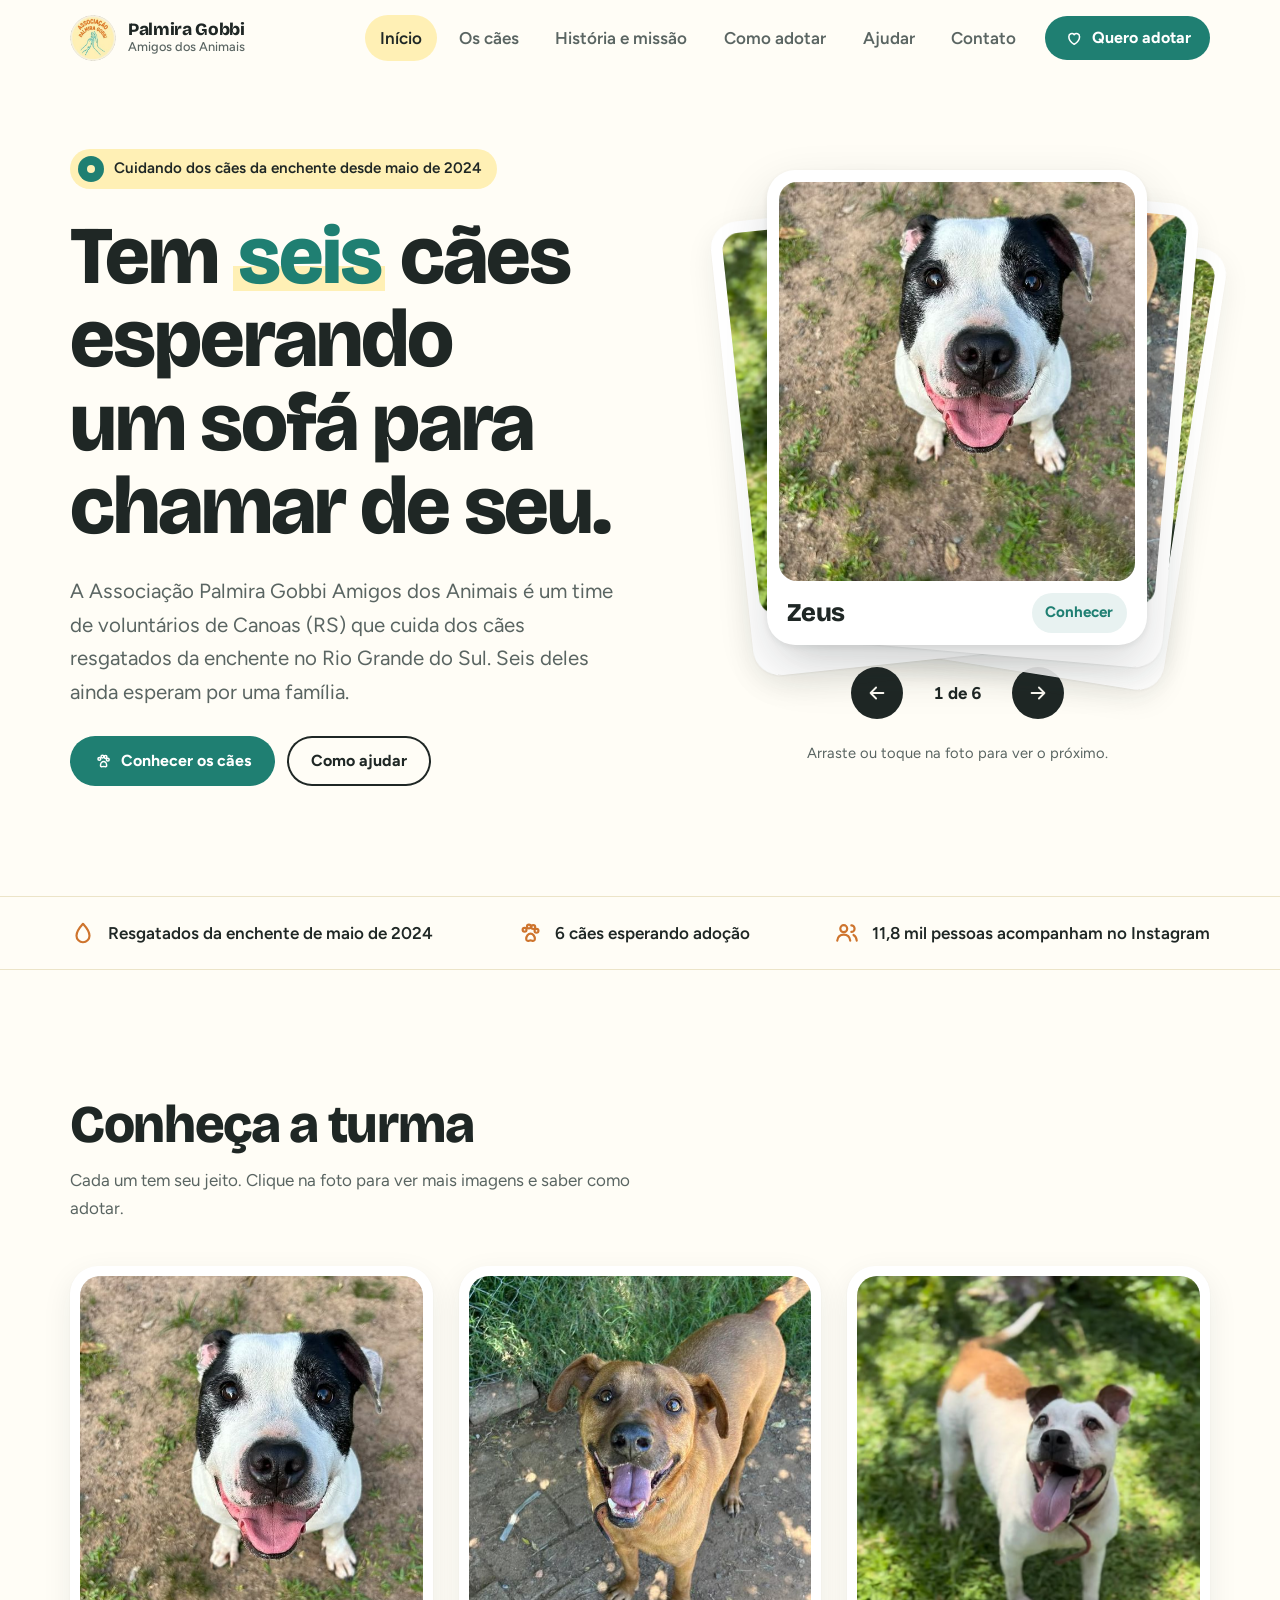
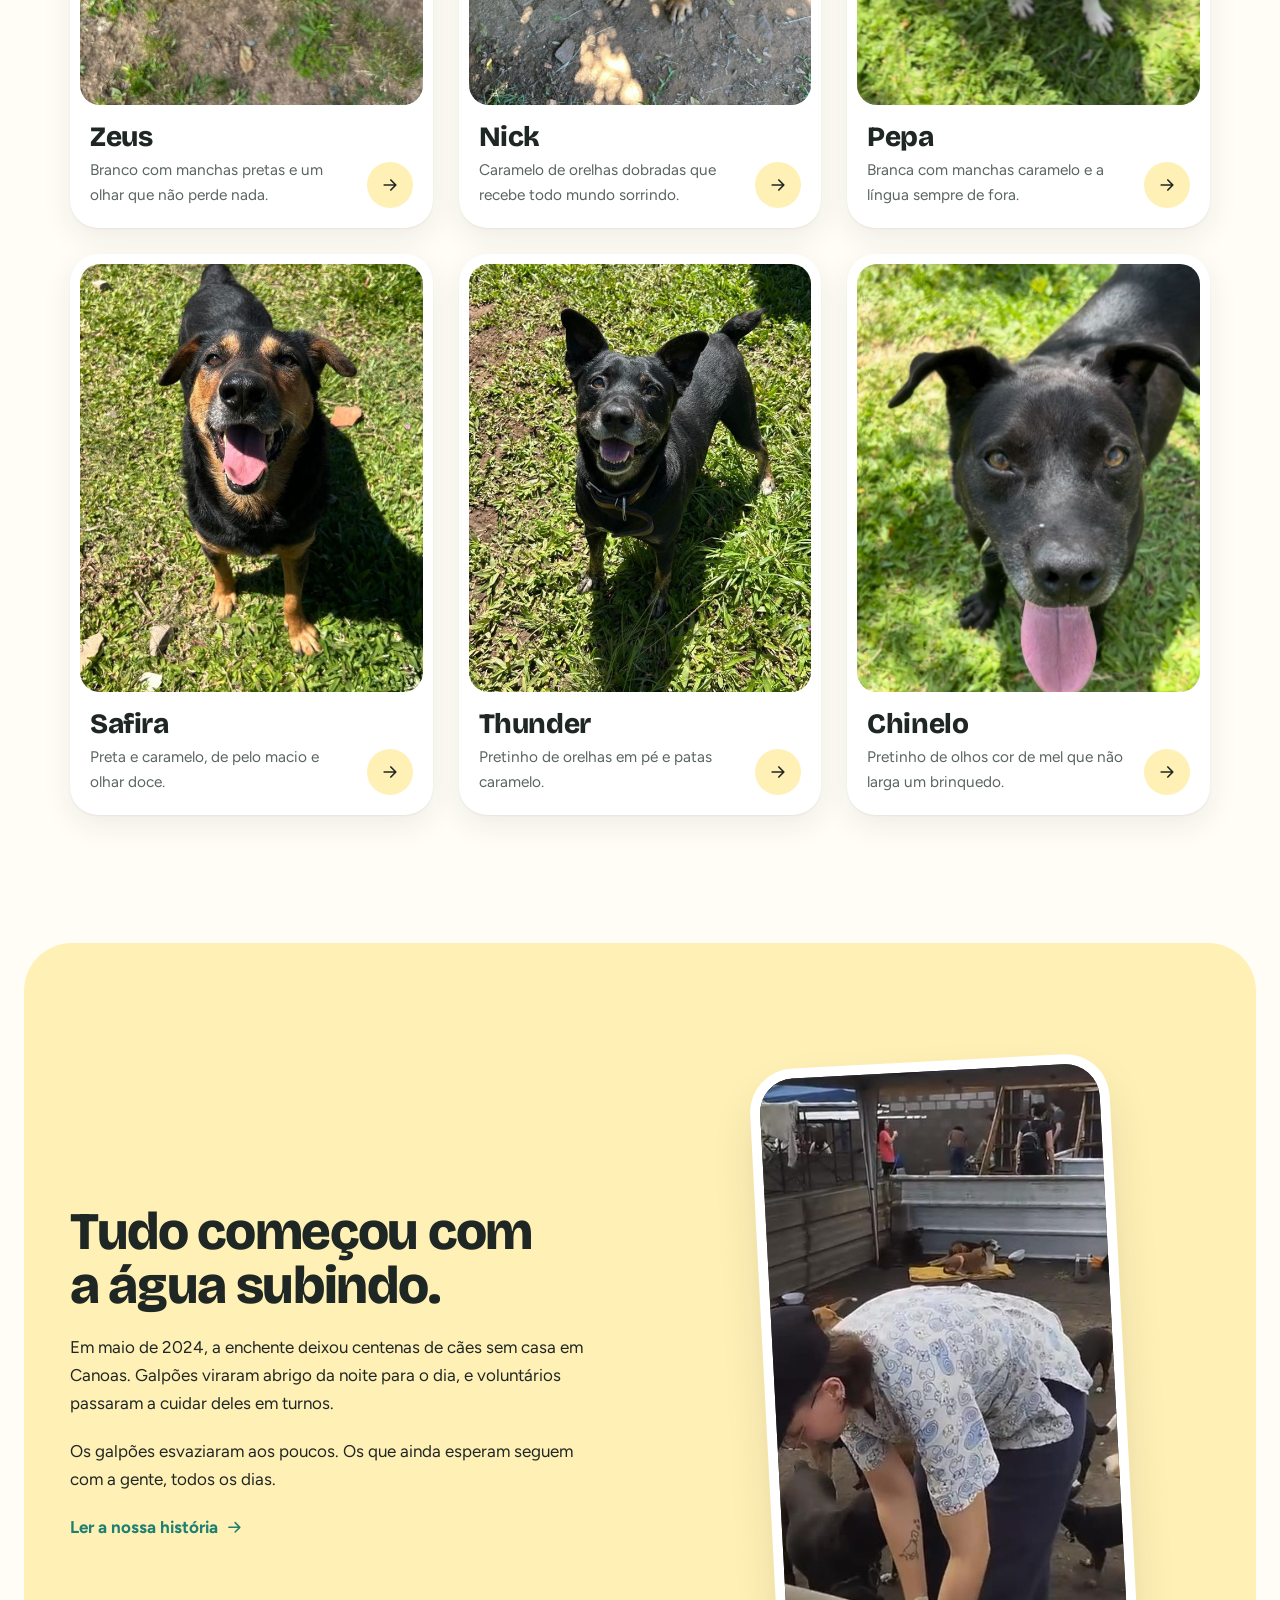
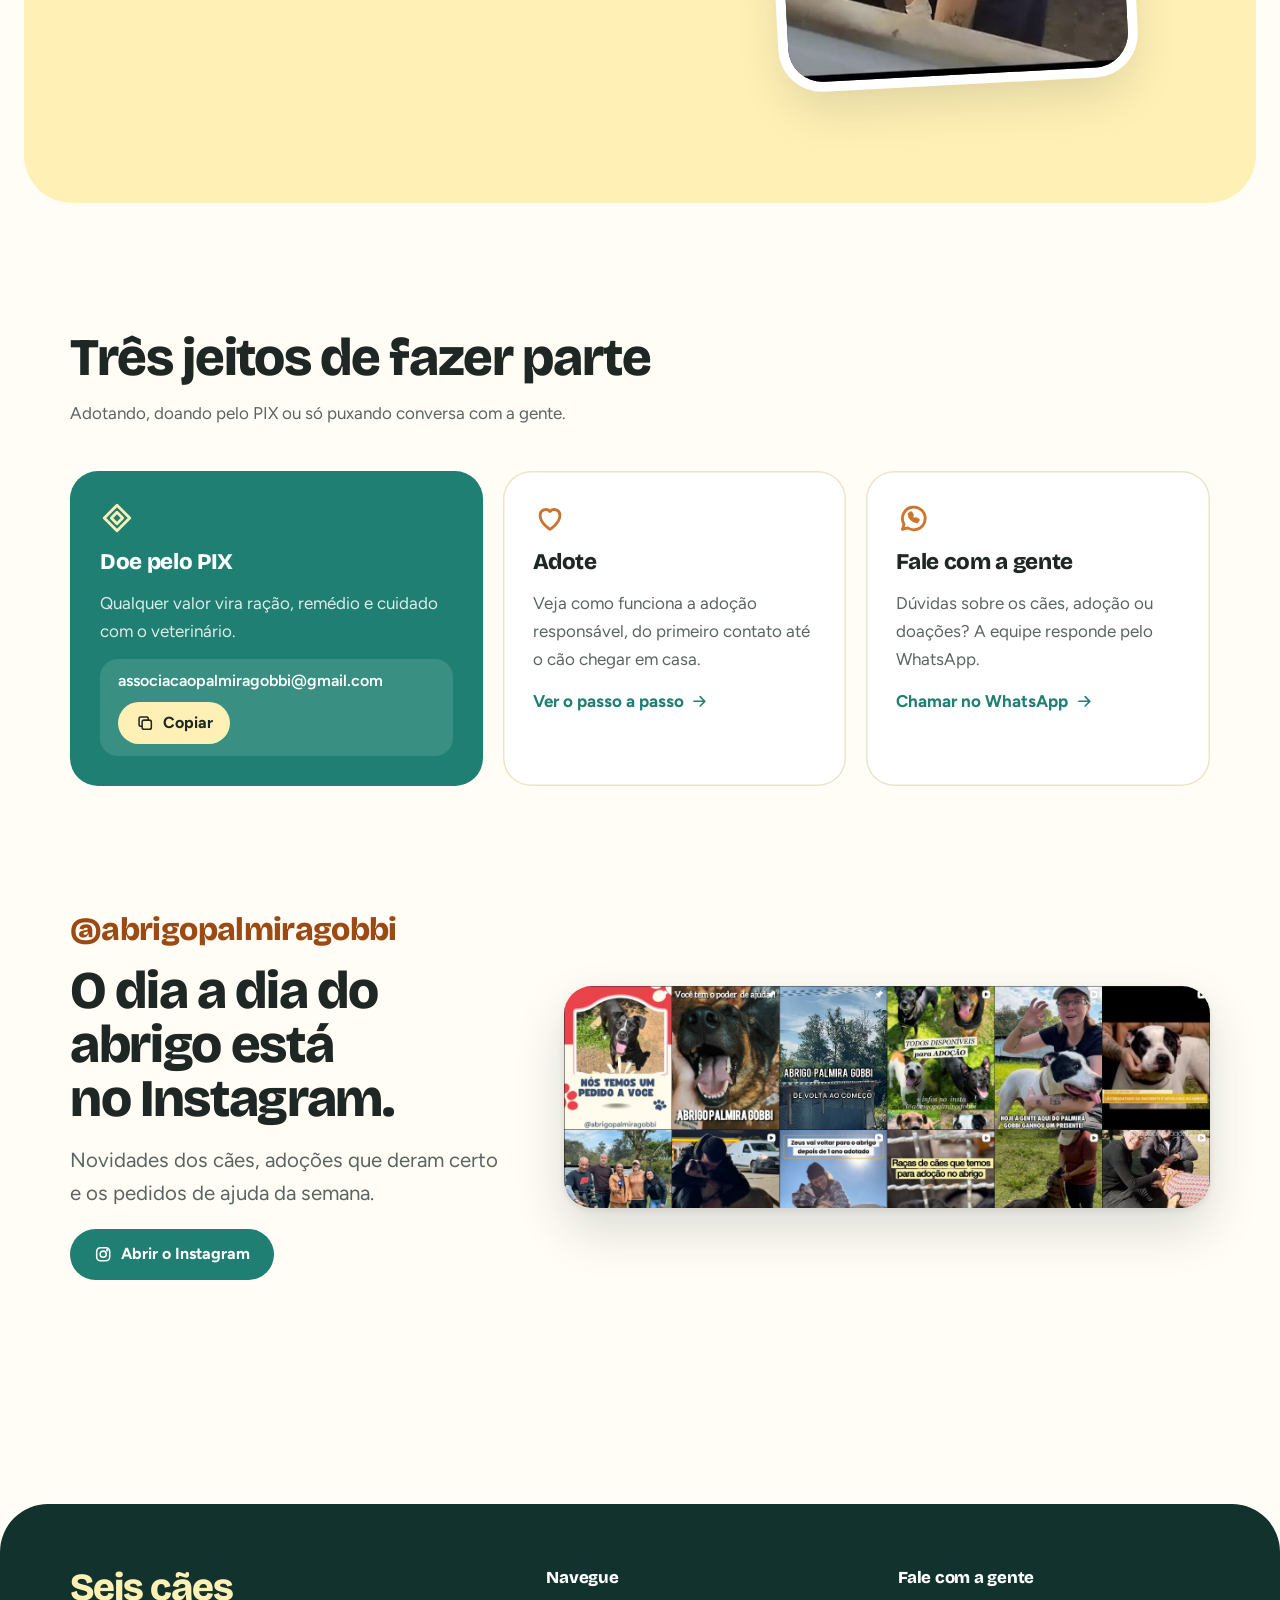
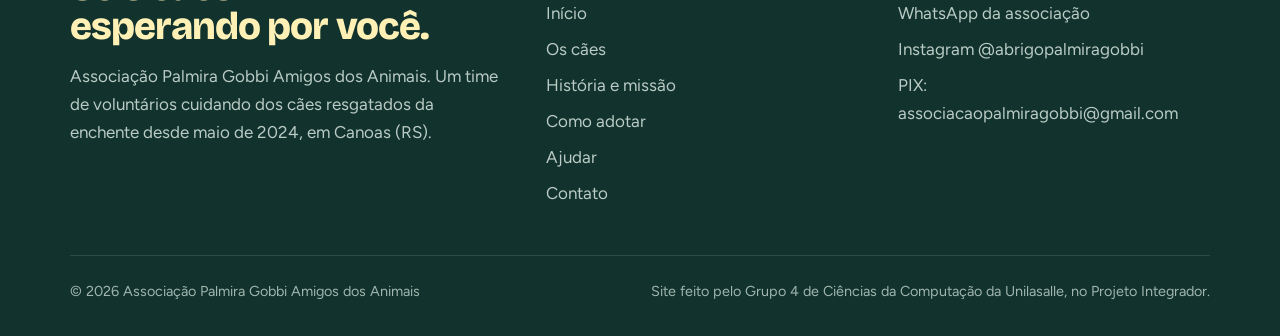
==== commit 4408da05: "Prepara o site para o Google: sitemap, robots, canonical e dados estruturados" ====
--- a/index.html
+++ b/index.html
@@ -3,12 +3,19 @@
 <head>
 <meta charset="utf-8">
 <meta name="viewport" content="width=device-width, initial-scale=1, viewport-fit=cover">
-<title>Associação Palmira Gobbi | Cães para adoção em Canoas</title>
+<title>Associação Palmira Gobbi Amigos dos Animais | Adoção de cães em Canoas (RS)</title>
 <meta name="description" content="Seis cães resgatados da enchente esperam por uma família em Canoas (RS). Conheça, adote ou ajude a Associação Palmira Gobbi.">
 <meta name="theme-color" content="#fff0b5">
-<meta property="og:title" content="Associação Palmira Gobbi | Cães para adoção em Canoas">
+<meta property="og:title" content="Associação Palmira Gobbi Amigos dos Animais | Adoção de cães em Canoas (RS)">
 <meta property="og:description" content="Seis cães resgatados da enchente esperam por uma família em Canoas (RS). Conheça, adote ou ajude a Associação Palmira Gobbi.">
-<meta property="og:image" content="assets/img/logo.png">
+<link rel="canonical" href="https://palmira-gobbi.vercel.app/">
+<meta property="og:type" content="website">
+<meta property="og:url" content="https://palmira-gobbi.vercel.app/">
+<meta property="og:site_name" content="Associação Palmira Gobbi Amigos dos Animais">
+<meta property="og:locale" content="pt_BR">
+<meta property="og:image" content="https://palmira-gobbi.vercel.app/assets/img/caes/zeus-2.jpg">
+<meta name="twitter:card" content="summary_large_image">
+<script type="application/ld+json">{"@context": "https://schema.org", "@type": "AnimalShelter", "name": "Associação Palmira Gobbi Amigos dos Animais", "alternateName": ["Abrigo Palmira Gobbi", "Associação Palmira Gobbi", "Palmira Gobbi Amigos dos Animais"], "url": "https://palmira-gobbi.vercel.app/", "logo": "https://palmira-gobbi.vercel.app/assets/img/logo.png", "image": "https://palmira-gobbi.vercel.app/assets/img/caes/zeus-2.jpg", "description": "Associação sem fins lucrativos de Canoas (RS) que cuida dos cães resgatados da enchente de maio de 2024 e promove a adoção responsável.", "areaServed": "Canoas, RS", "address": {"@type": "PostalAddress", "addressLocality": "Canoas", "addressRegion": "RS", "addressCountry": "BR"}, "email": "associacaopalmiragobbi@gmail.com", "sameAs": ["https://www.instagram.com/abrigopalmiragobbi/"]}</script>
 <link rel="icon" type="image/png" href="assets/img/favicon.png">
 <link rel="preconnect" href="https://fonts.googleapis.com">
 <link rel="preconnect" href="https://fonts.gstatic.com" crossorigin>
@@ -38,7 +45,7 @@
     <div class="hero-text">
       <span class="tag"><i></i>Cuidando dos cães da enchente desde maio de 2024</span>
       <h1>Tem <span class="count">seis</span> cães esperando um sofá para chamar de seu.</h1>
-      <p class="lead">Somos um time de voluntários de Canoas que cuida dos cães resgatados da enchente no Rio Grande do Sul. Seis deles ainda esperam por uma família.</p>
+      <p class="lead">A Associação Palmira Gobbi Amigos dos Animais é um time de voluntários de Canoas (RS) que cuida dos cães resgatados da enchente no Rio Grande do Sul. Seis deles ainda esperam por uma família.</p>
       <div class="actions">
         <a class="btn btn-primary" href="caes.html"><svg aria-hidden="true"><use href="#i-paw"/></svg>Conhecer os cães</a>
         <a class="btn btn-ghost" href="ajudar.html">Como ajudar</a>
